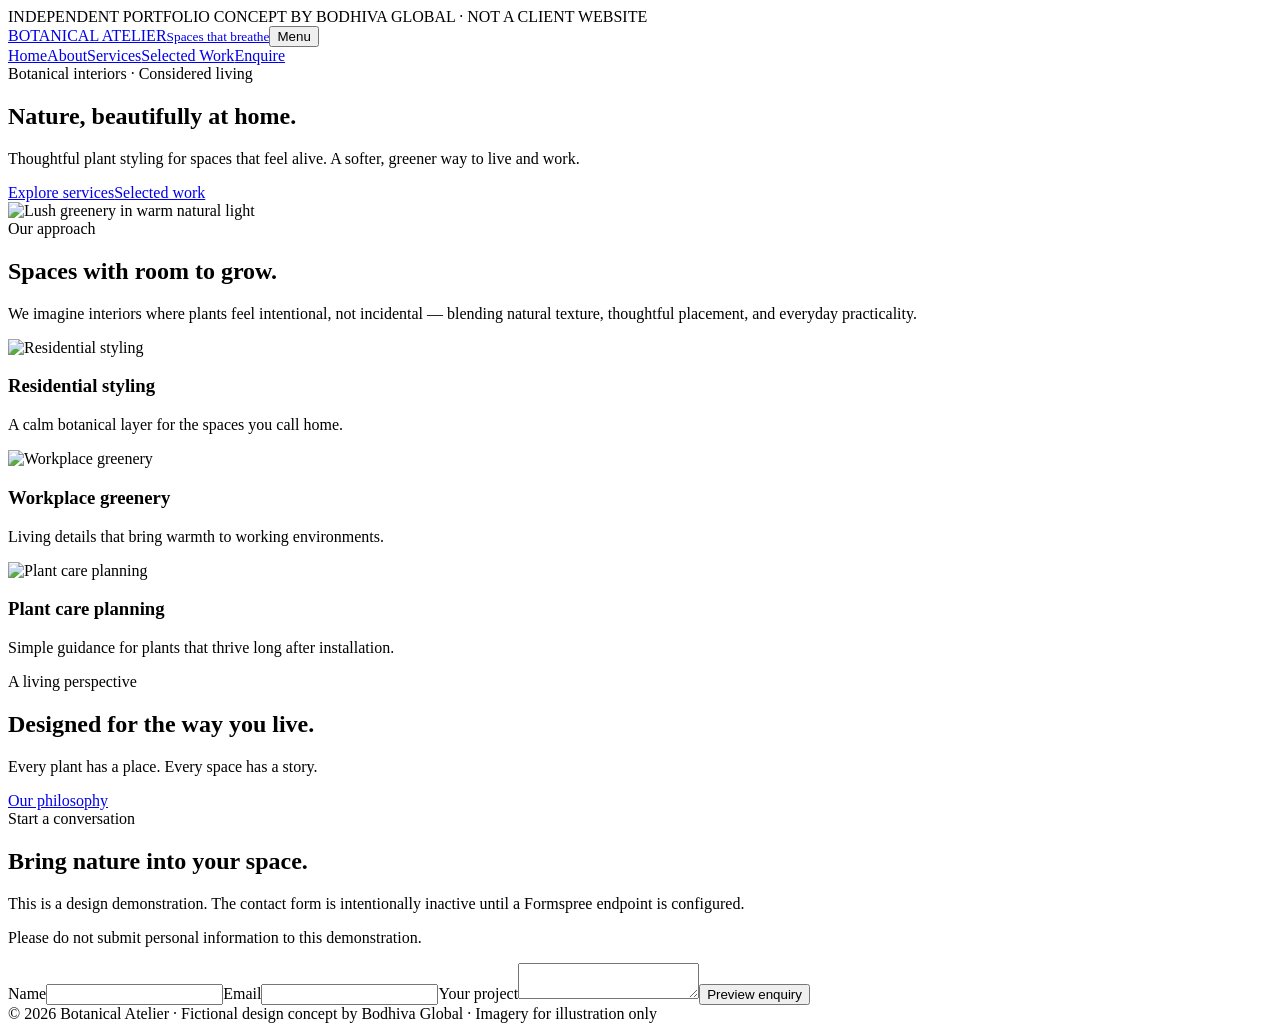
==== index.html @ a10eeda8 "Add files via upload Add Bodhiva botanical website demonstration" ====
<!doctype html><html lang="en"><head><meta charset="utf-8"><meta name="viewport" content="width=device-width,initial-scale=1"><meta name="description" content="Botanical Atelier is a fictional botanical design studio concept created by Bodhiva Global. Explore interior plant styling and thoughtfully designed green spaces."><title>Home | Botanical Atelier — Bodhiva Concept</title><link rel="stylesheet" href="css/style.css"></head><body><div class="demo">INDEPENDENT PORTFOLIO CONCEPT BY BODHIVA GLOBAL · NOT A CLIENT WEBSITE</div><header><nav class="nav" aria-label="Main navigation"><a class="brand" href="index.html">BOTANICAL ATELIER<small>Spaces that breathe</small></a><button id="menu-button" aria-label="Toggle navigation">Menu</button><div class="links"><a class="active" href="index.html">Home</a><a class="" href="about.html">About</a><a class="" href="services.html">Services</a><a class="" href="selected-work.html">Selected Work</a><a class="button" href="#contact">Enquire</a></div></nav></header><main><section class="hero"><div class="hero-copy"><span class="eyebrow">Botanical interiors · Considered living</span><h1>Nature, beautifully at home.</h1><p>Thoughtful plant styling for spaces that feel alive. A softer, greener way to live and work.</p><div class="actions"><a class="button" href="services.html">Explore services</a><a class="button alt" href="selected-work.html">Selected work</a></div></div><img class="hero-img" src="https://images.unsplash.com/photo-1416879595882-3373a0480b5b?auto=format&fit=crop&w=1500&q=85" alt="Lush greenery in warm natural light" loading="lazy"></section><section class="section"><span class="eyebrow">Our approach</span><h2>Spaces with room to grow.</h2><p class="section-intro">We imagine interiors where plants feel intentional, not incidental — blending natural texture, thoughtful placement, and everyday practicality.</p><div class="grid"><article class="card"><img class="" src="https://images.unsplash.com/photo-1485955900006-10f4d324d411?auto=format&fit=crop&w=1200&q=85" alt="Residential styling" loading="lazy"><div class="card-body"><h3>Residential styling</h3><p>A calm botanical layer for the spaces you call home.</p></div></article><article class="card"><img class="" src="https://images.unsplash.com/photo-1497250681960-ef046c08a56e?auto=format&fit=crop&w=1200&q=85" alt="Workplace greenery" loading="lazy"><div class="card-body"><h3>Workplace greenery</h3><p>Living details that bring warmth to working environments.</p></div></article><article class="card"><img class="" src="https://images.unsplash.com/photo-1501004318641-b39e6451bec6?auto=format&fit=crop&w=1200&q=85" alt="Plant care planning" loading="lazy"><div class="card-body"><h3>Plant care planning</h3><p>Simple guidance for plants that thrive long after installation.</p></div></article></div></section><section class="band"><span class="eyebrow">A living perspective</span><h2>Designed for the way you live.</h2><p>Every plant has a place. Every space has a story.</p><a class="button" href="about.html">Our philosophy</a></section></main><section id="contact" class="contact"><div class="contact-inner"><div><span class="eyebrow">Start a conversation</span><h2>Bring nature into your space.</h2><p>This is a design demonstration. The contact form is intentionally inactive until a Formspree endpoint is configured.</p><p class="notice">Please do not submit personal information to this demonstration.</p></div><form class="form" id="contact-form" onsubmit="event.preventDefault();alert('Demo only — no message was sent. Configure Formspree before enabling enquiries.');"><label>Name<input name="name" autocomplete="name" required></label><label>Email<input type="email" name="email" autocomplete="email" required></label><label>Your project<textarea name="message" required></textarea></label><button class="button" type="submit">Preview enquiry</button></form></div></section><footer>© 2026 Botanical Atelier · Fictional design concept by Bodhiva Global · Imagery for illustration only</footer><script src="js/main.js"></script></body></html>
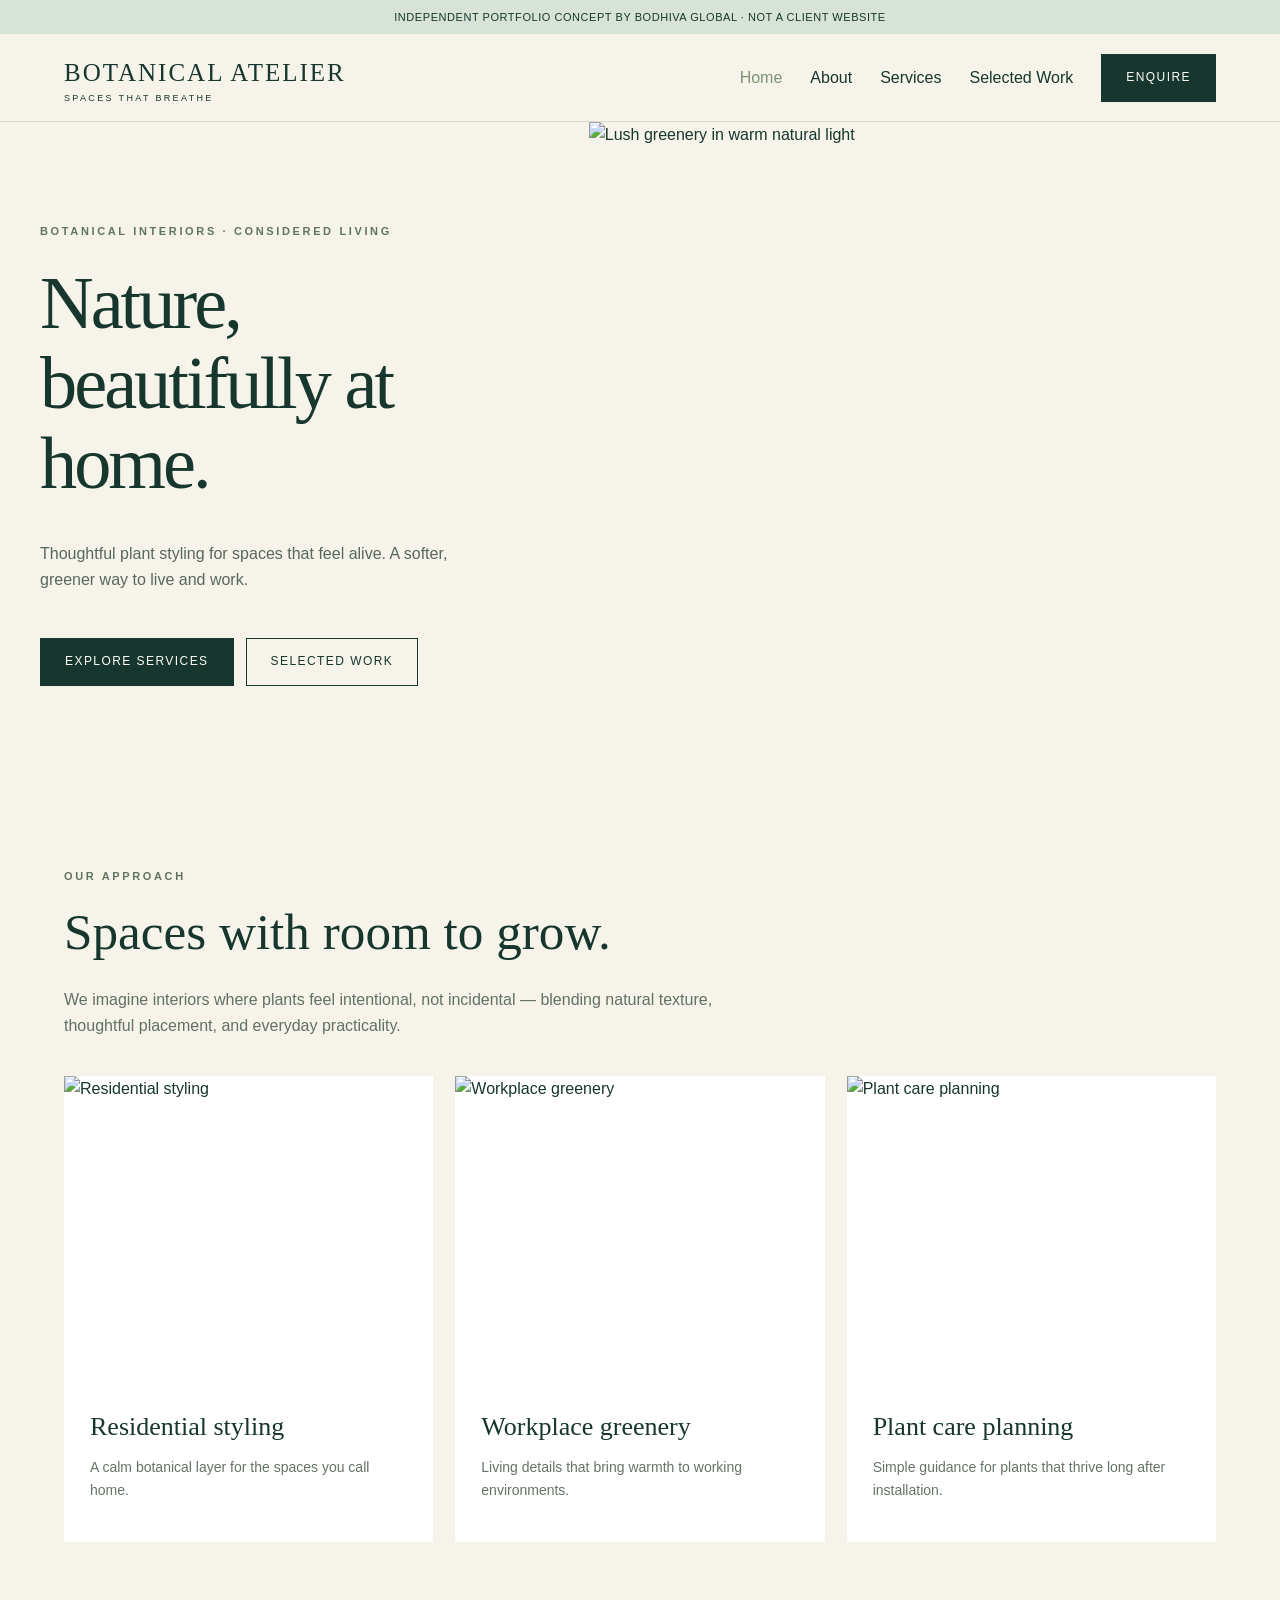
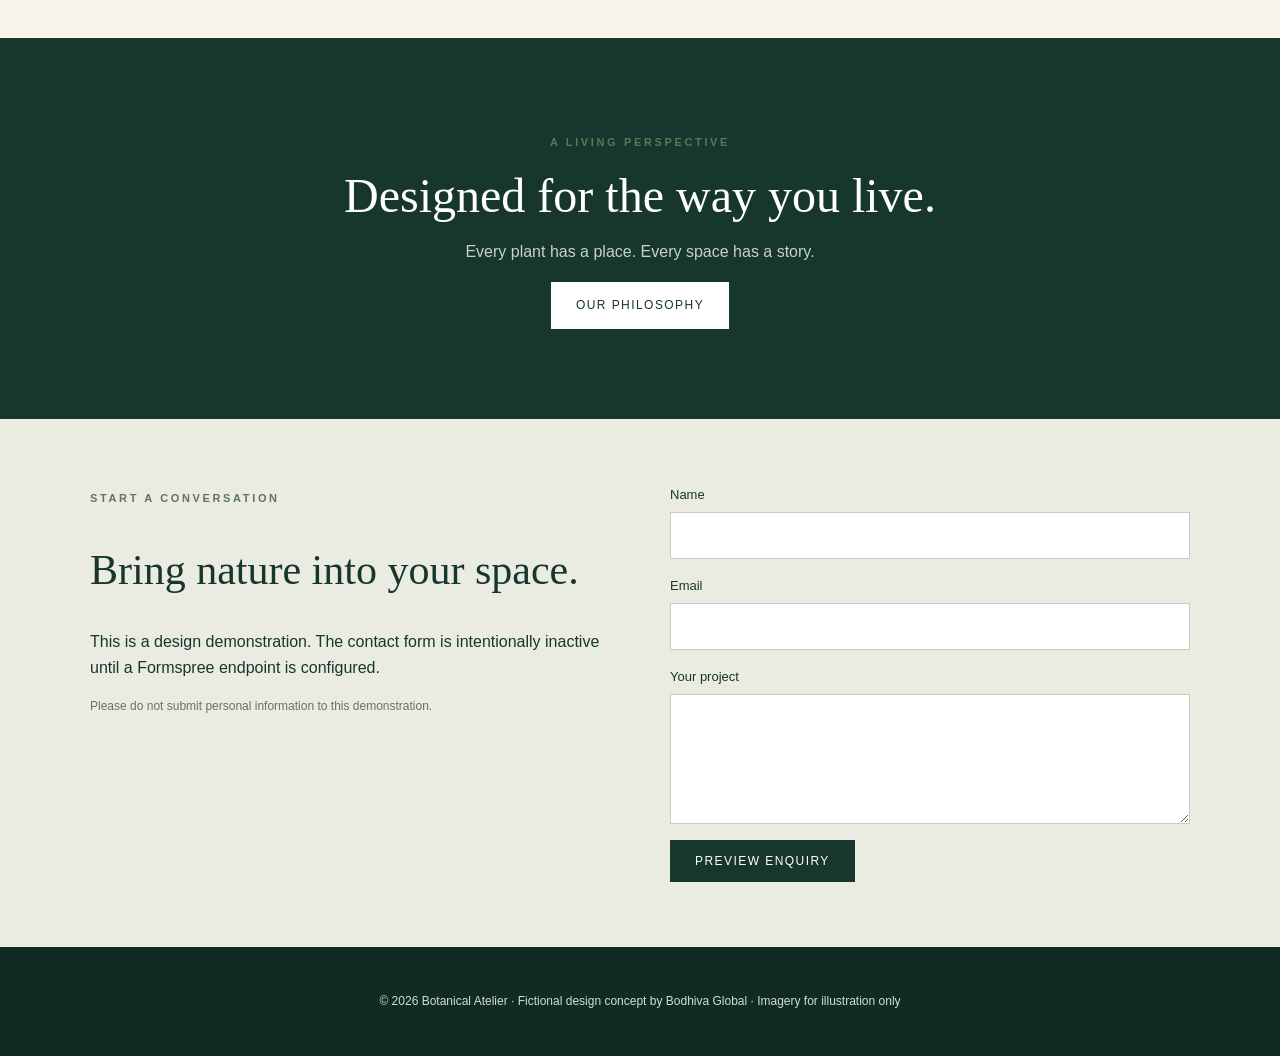
==== commit afd71e4a: "Update index.html" ====
--- a/index.html
+++ b/index.html
@@ -1 +1 @@
-<!doctype html><html lang="en"><head><meta charset="utf-8"><meta name="viewport" content="width=device-width,initial-scale=1"><meta name="description" content="Botanical Atelier is a fictional botanical design studio concept created by Bodhiva Global. Explore interior plant styling and thoughtfully designed green spaces."><title>Home | Botanical Atelier — Bodhiva Concept</title><link rel="stylesheet" href="css/style.css"></head><body><div class="demo">INDEPENDENT PORTFOLIO CONCEPT BY BODHIVA GLOBAL · NOT A CLIENT WEBSITE</div><header><nav class="nav" aria-label="Main navigation"><a class="brand" href="index.html">BOTANICAL ATELIER<small>Spaces that breathe</small></a><button id="menu-button" aria-label="Toggle navigation">Menu</button><div class="links"><a class="active" href="index.html">Home</a><a class="" href="about.html">About</a><a class="" href="services.html">Services</a><a class="" href="selected-work.html">Selected Work</a><a class="button" href="#contact">Enquire</a></div></nav></header><main><section class="hero"><div class="hero-copy"><span class="eyebrow">Botanical interiors · Considered living</span><h1>Nature, beautifully at home.</h1><p>Thoughtful plant styling for spaces that feel alive. A softer, greener way to live and work.</p><div class="actions"><a class="button" href="services.html">Explore services</a><a class="button alt" href="selected-work.html">Selected work</a></div></div><img class="hero-img" src="https://images.unsplash.com/photo-1416879595882-3373a0480b5b?auto=format&fit=crop&w=1500&q=85" alt="Lush greenery in warm natural light" loading="lazy"></section><section class="section"><span class="eyebrow">Our approach</span><h2>Spaces with room to grow.</h2><p class="section-intro">We imagine interiors where plants feel intentional, not incidental — blending natural texture, thoughtful placement, and everyday practicality.</p><div class="grid"><article class="card"><img class="" src="https://images.unsplash.com/photo-1485955900006-10f4d324d411?auto=format&fit=crop&w=1200&q=85" alt="Residential styling" loading="lazy"><div class="card-body"><h3>Residential styling</h3><p>A calm botanical layer for the spaces you call home.</p></div></article><article class="card"><img class="" src="https://images.unsplash.com/photo-1497250681960-ef046c08a56e?auto=format&fit=crop&w=1200&q=85" alt="Workplace greenery" loading="lazy"><div class="card-body"><h3>Workplace greenery</h3><p>Living details that bring warmth to working environments.</p></div></article><article class="card"><img class="" src="https://images.unsplash.com/photo-1501004318641-b39e6451bec6?auto=format&fit=crop&w=1200&q=85" alt="Plant care planning" loading="lazy"><div class="card-body"><h3>Plant care planning</h3><p>Simple guidance for plants that thrive long after installation.</p></div></article></div></section><section class="band"><span class="eyebrow">A living perspective</span><h2>Designed for the way you live.</h2><p>Every plant has a place. Every space has a story.</p><a class="button" href="about.html">Our philosophy</a></section></main><section id="contact" class="contact"><div class="contact-inner"><div><span class="eyebrow">Start a conversation</span><h2>Bring nature into your space.</h2><p>This is a design demonstration. The contact form is intentionally inactive until a Formspree endpoint is configured.</p><p class="notice">Please do not submit personal information to this demonstration.</p></div><form class="form" id="contact-form" onsubmit="event.preventDefault();alert('Demo only — no message was sent. Configure Formspree before enabling enquiries.');"><label>Name<input name="name" autocomplete="name" required></label><label>Email<input type="email" name="email" autocomplete="email" required></label><label>Your project<textarea name="message" required></textarea></label><button class="button" type="submit">Preview enquiry</button></form></div></section><footer>© 2026 Botanical Atelier · Fictional design concept by Bodhiva Global · Imagery for illustration only</footer><script src="js/main.js"></script></body></html>+<!doctype html><html lang="en"><head><meta charset="utf-8"><meta name="viewport" content="width=device-width,initial-scale=1"><meta name="description" content="Botanical Atelier is a fictional botanical design studio concept created by Bodhiva Global. Explore interior plant styling and thoughtfully designed green spaces."><title>Home | Botanical Atelier — Bodhiva Concept</title><link rel="stylesheet" href="style.css"></head><body><div class="demo">INDEPENDENT PORTFOLIO CONCEPT BY BODHIVA GLOBAL · NOT A CLIENT WEBSITE</div><header><nav class="nav" aria-label="Main navigation"><a class="brand" href="index.html">BOTANICAL ATELIER<small>Spaces that breathe</small></a><button id="menu-button" aria-label="Toggle navigation">Menu</button><div class="links"><a class="active" href="index.html">Home</a><a class="" href="about.html">About</a><a class="" href="services.html">Services</a><a class="" href="selected-work.html">Selected Work</a><a class="button" href="#contact">Enquire</a></div></nav></header><main><section class="hero"><div class="hero-copy"><span class="eyebrow">Botanical interiors · Considered living</span><h1>Nature, beautifully at home.</h1><p>Thoughtful plant styling for spaces that feel alive. A softer, greener way to live and work.</p><div class="actions"><a class="button" href="services.html">Explore services</a><a class="button alt" href="selected-work.html">Selected work</a></div></div><img class="hero-img" src="https://images.unsplash.com/photo-1416879595882-3373a0480b5b?auto=format&fit=crop&w=1500&q=85" alt="Lush greenery in warm natural light" loading="lazy"></section><section class="section"><span class="eyebrow">Our approach</span><h2>Spaces with room to grow.</h2><p class="section-intro">We imagine interiors where plants feel intentional, not incidental — blending natural texture, thoughtful placement, and everyday practicality.</p><div class="grid"><article class="card"><img class="" src="https://images.unsplash.com/photo-1485955900006-10f4d324d411?auto=format&fit=crop&w=1200&q=85" alt="Residential styling" loading="lazy"><div class="card-body"><h3>Residential styling</h3><p>A calm botanical layer for the spaces you call home.</p></div></article><article class="card"><img class="" src="https://images.unsplash.com/photo-1497250681960-ef046c08a56e?auto=format&fit=crop&w=1200&q=85" alt="Workplace greenery" loading="lazy"><div class="card-body"><h3>Workplace greenery</h3><p>Living details that bring warmth to working environments.</p></div></article><article class="card"><img class="" src="https://images.unsplash.com/photo-1501004318641-b39e6451bec6?auto=format&fit=crop&w=1200&q=85" alt="Plant care planning" loading="lazy"><div class="card-body"><h3>Plant care planning</h3><p>Simple guidance for plants that thrive long after installation.</p></div></article></div></section><section class="band"><span class="eyebrow">A living perspective</span><h2>Designed for the way you live.</h2><p>Every plant has a place. Every space has a story.</p><a class="button" href="about.html">Our philosophy</a></section></main><section id="contact" class="contact"><div class="contact-inner"><div><span class="eyebrow">Start a conversation</span><h2>Bring nature into your space.</h2><p>This is a design demonstration. The contact form is intentionally inactive until a Formspree endpoint is configured.</p><p class="notice">Please do not submit personal information to this demonstration.</p></div><form class="form" id="contact-form" onsubmit="event.preventDefault();alert('Demo only — no message was sent. Configure Formspree before enabling enquiries.');"><label>Name<input name="name" autocomplete="name" required></label><label>Email<input type="email" name="email" autocomplete="email" required></label><label>Your project<textarea name="message" required></textarea></label><button class="button" type="submit">Preview enquiry</button></form></div></section><footer>© 2026 Botanical Atelier · Fictional design concept by Bodhiva Global · Imagery for illustration only</footer><script src="main.js"></script></body></html>
--- a/style.css
+++ b/style.css
@@ -0,0 +1,2 @@
+@import url('https://fonts.googleapis.com/css2?family=DM+Sans:wght@400;500;600;700&family=Playfair+Display:wght@400;500;600&display=swap');
+:root{--ink:#17362d;--olive:#60755b;--cream:#f6f3eb;--sand:#e7e3d6;--white:#fff;--gold:#c6a47d}*{box-sizing:border-box}html{scroll-behavior:smooth}body{margin:0;color:var(--ink);background:var(--cream);font-family:'DM Sans',Arial,sans-serif;line-height:1.65}a{color:inherit;text-decoration:none}img{max-width:100%;display:block}header{position:sticky;top:0;z-index:10;background:rgba(246,243,235,.96);backdrop-filter:blur(12px);border-bottom:1px solid #dcdacf}.nav{max-width:1200px;margin:auto;padding:18px 24px;display:flex;align-items:center;justify-content:space-between;gap:24px}.brand{font-family:'Playfair Display',serif;font-size:25px;letter-spacing:.08em}.brand small{display:block;font:9px 'DM Sans',sans-serif;letter-spacing:.26em;text-transform:uppercase}.links{display:flex;gap:28px;align-items:center}.links a:hover,.links a.active{color:#7c9273}.button{display:inline-block;background:var(--ink);color:white;padding:13px 24px;border:1px solid var(--ink);font-size:12px;letter-spacing:.12em;text-transform:uppercase;cursor:pointer}.button:hover{background:#315b49}.button.alt{background:transparent;color:var(--ink)}.button.alt:hover{background:var(--sand)}.hero{max-width:1300px;margin:0 auto;min-height:620px;display:grid;grid-template-columns:46% 54%;align-items:stretch}.hero-copy{padding:100px 7vw 80px max(24px,calc((100vw - 1200px)/2));display:flex;flex-direction:column;justify-content:center}.eyebrow{text-transform:uppercase;letter-spacing:.24em;font-size:11px;color:var(--olive);font-weight:700}.hero h1,.page-heading h1{font:500 clamp(48px,5.8vw,86px)/1.08 'Playfair Display',serif;letter-spacing:-.04em;margin:22px 0}.hero p,.lead{max-width:490px;color:#58675d;font-size:16px}.hero-img{min-height:620px;object-fit:cover;width:100%;height:100%}.actions{display:flex;gap:12px;flex-wrap:wrap;margin-top:28px}.section{max-width:1200px;margin:auto;padding:96px 24px}.section h2{font:500 clamp(34px,4vw,55px)/1.15 'Playfair Display',serif;margin:15px 0 25px}.section-intro{max-width:680px;color:#637064}.grid{display:grid;grid-template-columns:repeat(3,1fr);gap:22px;margin-top:36px}.card{background:#fff}.card img{height:310px;width:100%;object-fit:cover}.card-body{padding:26px}.card h3{font:500 26px 'Playfair Display',serif;margin:0 0 12px}.card p{font-size:14px;color:#667367}.split{display:grid;grid-template-columns:1fr 1fr;gap:65px;align-items:center}.split img{height:550px;width:100%;object-fit:cover}.band{background:var(--ink);color:#fff;text-align:center;padding:90px 24px}.band h2{font:500 48px 'Playfair Display',serif;margin:14px auto;max-width:780px}.band p{color:#c8d2c7}.band .button{background:#fff;color:var(--ink);border-color:#fff}.page-heading{padding:105px 24px 70px;text-align:center;max-width:900px;margin:auto}.page-heading p{margin:auto}.portfolio{display:grid;grid-template-columns:repeat(2,1fr);gap:26px;margin-top:30px}.portfolio img{width:100%;height:410px;object-fit:cover}.portfolio h3{font:500 25px 'Playfair Display',serif;margin:18px 0 0}.portfolio p{margin:4px 0 15px;color:#667367}.contact{background:#eaece2;padding:65px 24px}.contact-inner{max-width:1100px;margin:auto;display:grid;grid-template-columns:1fr 1fr;gap:60px}.contact h2{font:500 42px 'Playfair Display',serif}.form label{display:block;margin:0 0 16px;font-size:13px}.form input,.form textarea{display:block;width:100%;padding:12px;margin-top:6px;border:1px solid #c5cec3;background:white;font:inherit}.form textarea{min-height:130px}.notice{font-size:12px;color:#647367}footer{padding:45px 24px;background:#102b23;color:#d4ddd3;text-align:center;font-size:12px}.demo{background:#d8e3d8;text-align:center;padding:8px 12px;font-size:11px;letter-spacing:.05em}#menu-button{display:none}@media(max-width:800px){.hero,.split,.contact-inner{grid-template-columns:1fr}.hero-copy{padding:75px 24px}.hero-img{min-height:350px;height:400px}.grid{grid-template-columns:1fr}.portfolio{grid-template-columns:1fr}.portfolio img{height:310px}.section{padding:70px 24px}.links{display:none;position:absolute;top:85px;left:0;right:0;background:var(--cream);padding:20px 24px;flex-direction:column;align-items:flex-start;border-bottom:1px solid #ddd}.links.open{display:flex}#menu-button{display:block;border:1px solid var(--ink);background:transparent;padding:8px 14px;cursor:pointer}.split img{height:380px}.band h2{font-size:36px}}
